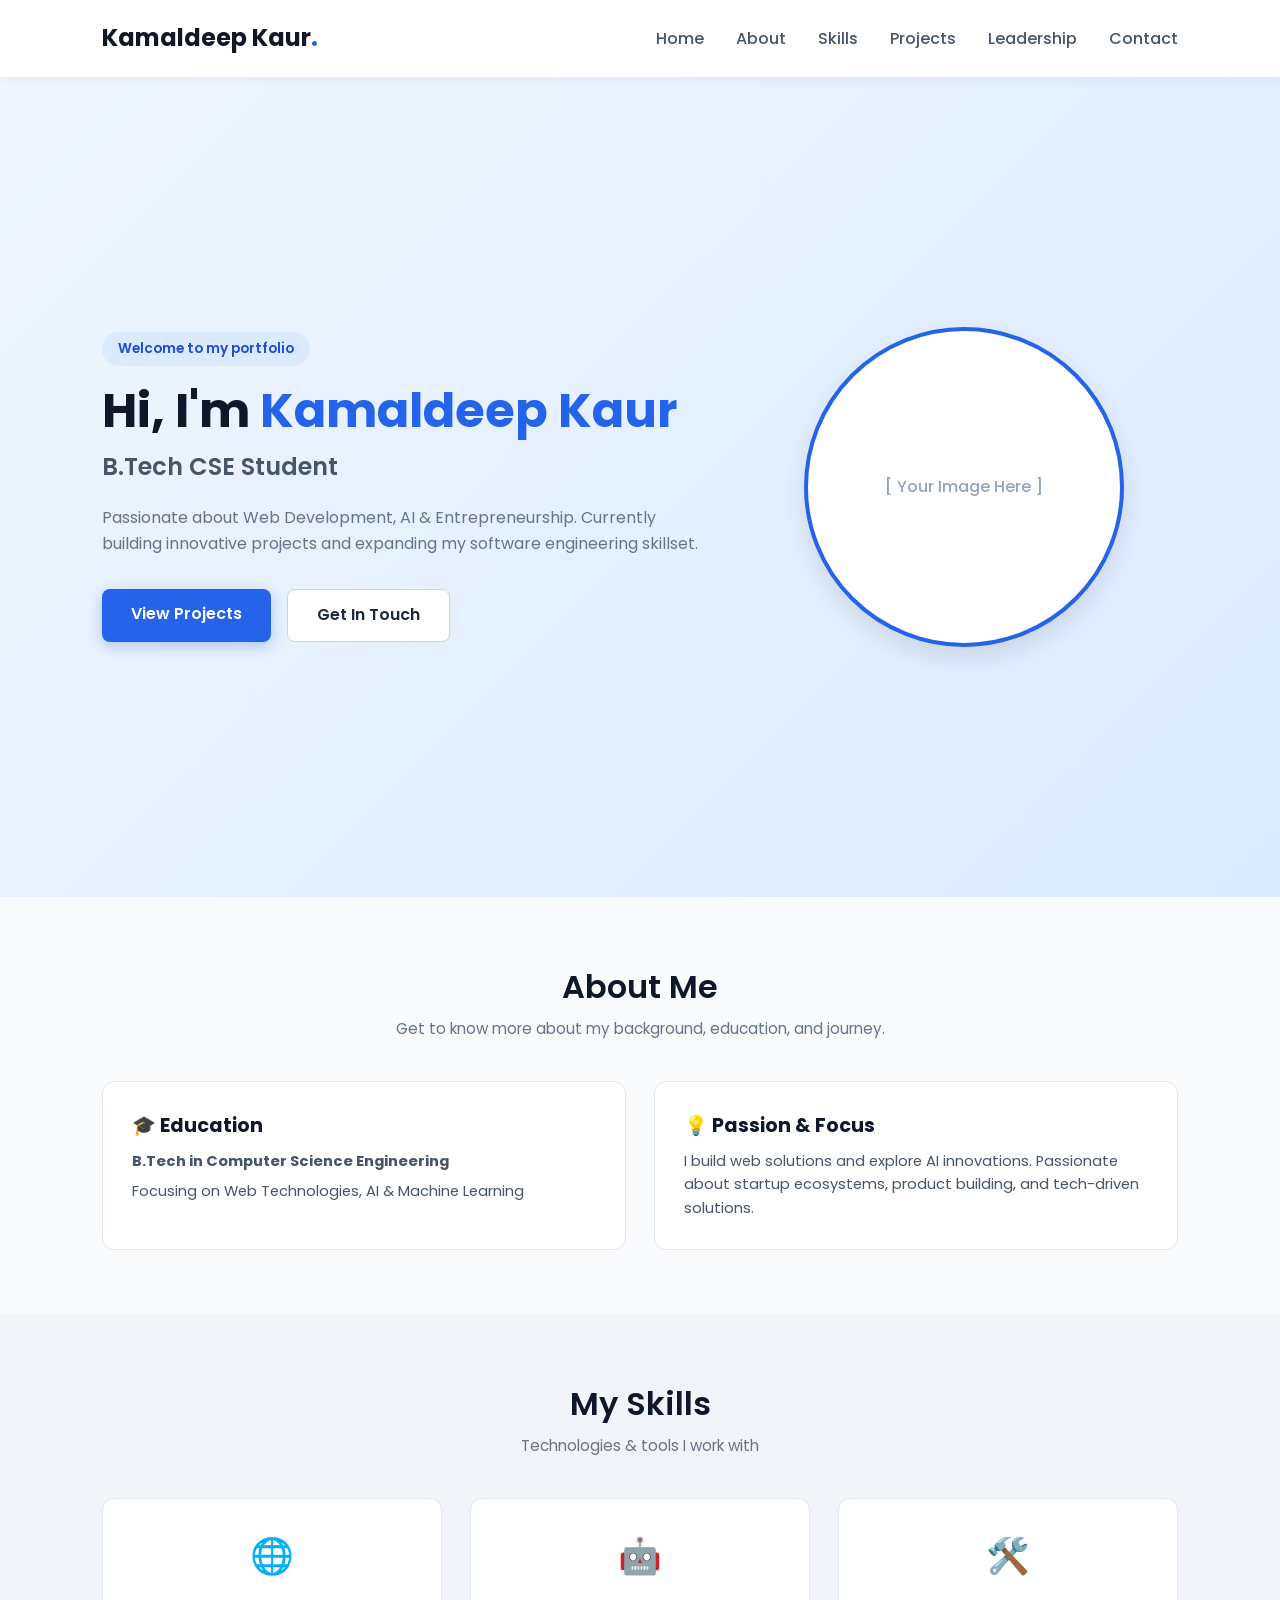
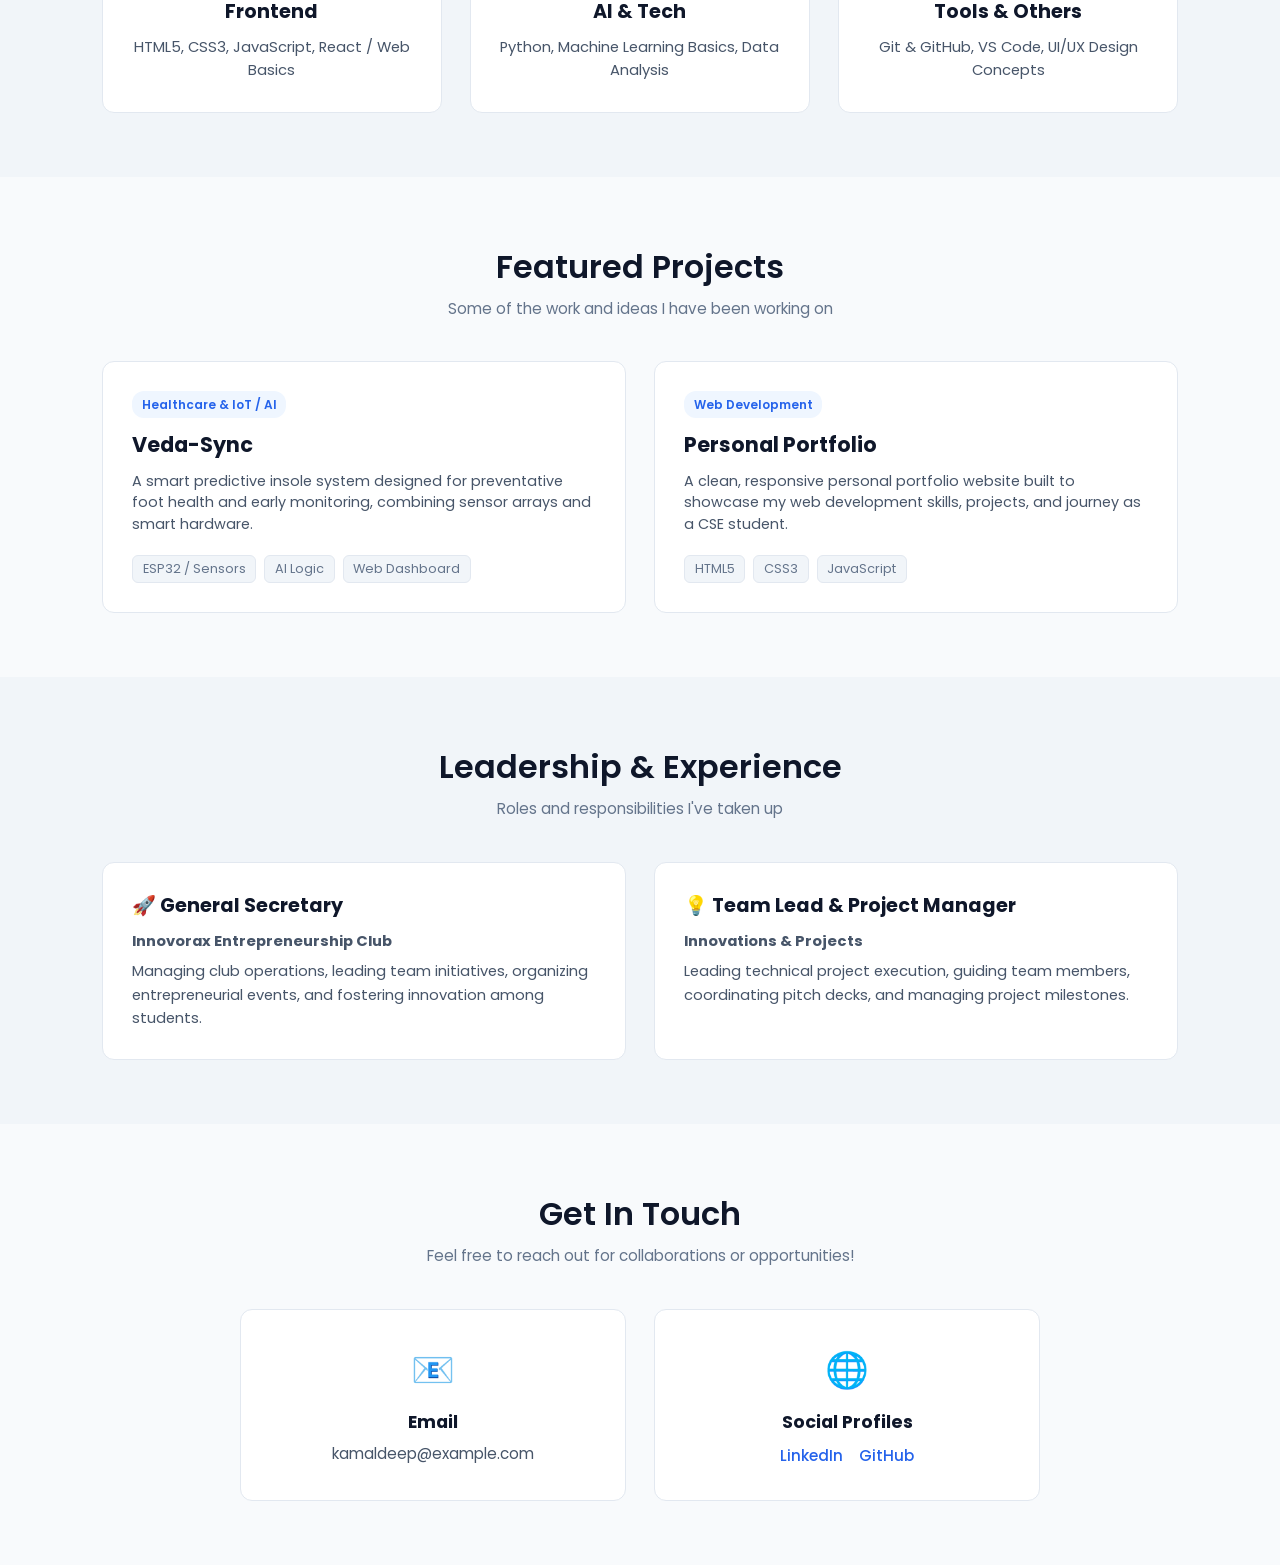
==== index.html @ aee21110 "Rename portfolio.html to index.html" ====
<!DOCTYPE html>
<html lang="en">
<head>
    <meta charset="UTF-8">
    <meta name="viewport" content="width=device-width, initial-scale=1.0">
    <title>Kamaldeep Kaur | Portfolio</title>
    <link href="https://fonts.googleapis.com/css2?family=Poppins:wght@300;400;600;700&display=swap" rel="stylesheet">
    <link rel="stylesheet" href="style.css">
</head>
<body>

    <!-- NAVBAR -->
    <nav class="navbar">
        <div class="logo">Kamaldeep Kaur<span>.</span></div>
        <ul class="nav-links">
            <li><a href="#home">Home</a></li>
            <li><a href="#about">About</a></li>
            <li><a href="#skills">Skills</a></li>
            <li><a href="#projects">Projects</a></li>
            <li><a href="#leadership">Leadership</a></li>
            <li><a href="#contact" class="contact-btn">Contact</a></li>
        </ul>
    </nav>

    <!-- HERO SECTION -->
    <section id="home" class="hero">
        <div class="hero-content">
            <span class="badge">Welcome to my portfolio</span>
            <h1>Hi, I'm <span class="highlight">Kamaldeep Kaur</span></h1>
            <h2>B.Tech CSE Student</h2>
            <p>
                Passionate about Web Development, AI & Entrepreneurship. 
                Currently building innovative projects and expanding my software engineering skillset.
            </p>
            <div class="hero-buttons">
                <a href="#projects" class="btn primary-btn">View Projects</a>
                <a href="#contact" class="btn secondary-btn">Get In Touch</a>
            </div>
        </div>
        
        <!-- Optional Image / Graphic Container -->
        <div class="hero-image">
            <div class="img-placeholder">
                <!-- Replace with <img src="your-photo.jpg" alt="Kamaldeep Kaur"> -->
                <span>[ Your Image Here ]</span>
            </div>
        </div>
    </section>

</body>
<!-- ABOUT SECTION -->
    <section id="about" class="section">
        <div class="section-title">
            <h2>About <span>Me</span></h2>
            <p>Get to know more about my background, education, and journey.</p>
        </div>

        <div class="about-container">
            <div class="about-card">
                <h3>🎓 Education</h3>
                <p><strong>B.Tech in Computer Science Engineering</strong></p>
                <p class="sub-text">Focusing on Web Technologies, AI & Machine Learning</p>
            </div>
            <div class="about-card">
                <h3>💡 Passion & Focus</h3>
                <p>I build web solutions and explore AI innovations. Passionate about startup ecosystems, product building, and tech-driven solutions.</p>
            </div>
        </div>
    </section>

    <!-- SKILLS SECTION -->
    <section id="skills" class="section bg-light">
        <div class="section-title">
            <h2>My <span>Skills</span></h2>
            <p>Technologies & tools I work with</p>
        </div>

        <div class="skills-grid">
            <div class="skill-card">
                <div class="skill-icon">🌐</div>
                <h3>Frontend</h3>
                <p>HTML5, CSS3, JavaScript, React / Web Basics</p>
            </div>
            <div class="skill-card">
                <div class="skill-icon">🤖</div>
                <h3>AI & Tech</h3>
                <p>Python, Machine Learning Basics, Data Analysis</p>
            </div>
            <div class="skill-card">
                <div class="skill-icon">🛠️</div>
                <h3>Tools & Others</h3>
                <p>Git & GitHub, VS Code, UI/UX Design Concepts</p>
            </div>
        </div>
    </section>
    <!-- PROJECTS SECTION -->
    <section id="projects" class="section">
        <div class="section-title">
            <h2>Featured <span>Projects</span></h2>
            <p>Some of the work and ideas I have been working on</p>
        </div>

        <div class="projects-grid">
            <!-- Project 1: Veda-Sync -->
            <div class="project-card">
                <div class="project-header">
                    <span class="project-tag">Healthcare & IoT / AI</span>
                    <h3>Veda-Sync</h3>
                </div>
                <p class="project-desc">
                    A smart predictive insole system designed for preventative foot health and early monitoring, combining sensor arrays and smart hardware.
                </p>
                <div class="project-tech">
                    <span>ESP32 / Sensors</span>
                    <span>AI Logic</span>
                    <span>Web Dashboard</span>
                </div>
            </div>

            <!-- Project 2: Personal Portfolio -->
            <div class="project-card">
                <div class="project-header">
                    <span class="project-tag">Web Development</span>
                    <h3>Personal Portfolio</h3>
                </div>
                <p class="project-desc">
                    A clean, responsive personal portfolio website built to showcase my web development skills, projects, and journey as a CSE student.
                </p>
                <div class="project-tech">
                    <span>HTML5</span>
                    <span>CSS3</span>
                    <span>JavaScript</span>
                </div>
            </div>
        </div>
    </section>
    <!-- LEADERSHIP SECTION -->
    <section id="leadership" class="section bg-light">
        <div class="section-title">
            <h2>Leadership & Experience</h2>
            <p>Roles and responsibilities I've taken up</p>
        </div>

        <div class="about-container">
            <div class="about-card">
                <h3>🚀 General Secretary</h3>
                <p><strong>Innovorax Entrepreneurship Club</strong></p>
                <p class="sub-text">Managing club operations, leading team initiatives, organizing entrepreneurial events, and fostering innovation among students.</p>
            </div>

            <div class="about-card">
                <h3>💡 Team Lead & Project Manager</h3>
                <p><strong>Innovations & Projects</strong></p>
                <p class="sub-text">Leading technical project execution, guiding team members, coordinating pitch decks, and managing project milestones.</p>
            </div>
        </div>
    </section>

    <!-- CONTACT SECTION -->
    <section id="contact" class="section">
        <div class="section-title">
            <h2>Get In Touch</h2>
            <p>Feel free to reach out for collaborations or opportunities!</p>
        </div>

        <div class="contact-container">
            <div class="contact-card">
                <div class="contact-icon">📧</div>
                <h3>Email</h3>
                <p>kamaldeep@example.com</p>
            </div>

            <div class="contact-card">
                <div class="contact-icon">🌐</div>
                <h3>Social Profiles</h3>
                <div class="social-links">
                    <a href="#" target="https://www.linkedin.com/in/kamaldeep-kaur-906a49372/">LinkedIn</a>
                    <a href="#" target="_blank">GitHub</a>
                </div>
            </div>
        </div>
    </section>
</html>
---- style.css ----
/* Reset & Fonts */
* {
    margin: 0;
    padding: 0;
    box-sizing: border-box;
    font-family: 'Poppins', sans-serif;
}

body {
    background-color: #f8fafc;
    color: #1e293b;
    line-height: 1.6;
}

/* Navbar */
.navbar {
    display: flex;
    justify-content: space-between;
    align-items: center;
    padding: 1.2rem 8%;
    background-color: #ffffff;
    box-shadow: 0 2px 10px rgba(0, 0, 0, 0.05);
    position: sticky;
    top: 0;
    z-index: 1000;
}

.logo {
    font-size: 1.5rem;
    font-weight: 700;
    color: #0f172a;
}

.logo span {
    color: #2563eb;
}

.nav-links {
    display: flex;
    list-style: none;
    align-items: center;
    gap: 2rem;
}

.nav-links a {
    text-decoration: none;
    color: #475569;
    font-weight: 500;
    transition: color 0.3s ease;
}

.nav-links a:hover {
    color: #2563eb;
}

/* Hero Section */
.hero {
    display: flex;
    align-items: center;
    justify-content: space-between;
    min-height: calc(100vh - 80px);
    padding: 0 8%;
    background: linear-gradient(135deg, #eff6ff 0%, #dbeafe 100%);
    gap: 3rem;
}

.hero-content {
    max-width: 600px;
}

.badge {
    display: inline-block;
    padding: 0.4rem 1rem;
    background-color: #dbeafe;
    color: #1d4ed8;
    border-radius: 20px;
    font-size: 0.85rem;
    font-weight: 600;
    margin-bottom: 1rem;
}

.hero-content h1 {
    font-size: 3rem;
    font-weight: 700;
    color: #0f172a;
    line-height: 1.2;
}

.hero-content .highlight {
    color: #2563eb;
}

.hero-content h2 {
    font-size: 1.5rem;
    color: #475569;
    margin: 0.5rem 0 1.2rem;
    font-weight: 600;
}

.hero-content p {
    font-size: 1rem;
    color: #64748b;
    margin-bottom: 2rem;
}

/* Buttons */
.hero-buttons {
    display: flex;
    gap: 1rem;
}

.btn {
    padding: 0.8rem 1.8rem;
    border-radius: 8px;
    text-decoration: none;
    font-weight: 600;
    transition: all 0.3s ease;
}

.primary-btn {
    background-color: #2563eb;
    color: #ffffff;
    box-shadow: 0 4px 14px rgba(37, 99, 235, 0.3);
}

.primary-btn:hover {
    background-color: #1d4ed8;
    transform: translateY(-2px);
}

.secondary-btn {
    background-color: #ffffff;
    color: #1e293b;
    border: 1px solid #cbd5e1;
}

.secondary-btn:hover {
    background-color: #f1f5f9;
    transform: translateY(-2px);
}

/* Hero Image Box */
.hero-image {
    flex: 1;
    display: flex;
    justify-content: center;
}

.img-placeholder {
    width: 320px;
    height: 320px;
    border-radius: 50%;
    background: #ffffff;
    display: flex;
    align-items: center;
    justify-content: center;
    border: 4px solid #2563eb;
    box-shadow: 0 10px 25px rgba(0,0,0,0.1);
    color: #94a3b8;
    font-weight: 500;
}
/* --- RESET & BASE STYLES --- */
* {
    margin: 0;
    padding: 0;
    box-sizing: border-box;
    font-family: 'Poppins', sans-serif;
}

body {
    background-color: #f8fafc;
    color: #334155;
    line-height: 1.6;
}

/* --- SECTION COMMON STYLES --- */
.section {
    padding: 4rem 8%;
}

.bg-light {
    background-color: #f1f5f9;
}

.section-title {
    text-align: center;
    margin-bottom: 2.5rem;
}

.section-title h2 {
    font-size: 2rem;
    color: #0f172a;
    font-weight: 600;
}

.section-title p {
    color: #64748b;
    font-size: 0.95rem;
    margin-top: 0.3rem;
}

/* --- ABOUT & SKILLS CARDS --- */
.about-container, .skills-grid {
    display: grid;
    grid-template-columns: repeat(auto-fit, minmax(280px, 1fr));
    gap: 1.8rem;
}

/* Card Styling */
.about-card, .skill-card {
    background: #ffffff;
    padding: 1.8rem;
    border-radius: 12px;
    border: 1px solid #e2e8f0;
    /* Smooth Transition for Gestures */
    transition: all 0.3s ease; 
    cursor: pointer;
}

.skill-card {
    text-align: center;
}

/* Interactive Hover Gestures */
.about-card:hover, .skill-card:hover {
    transform: translateY(-6px);
    border-color: #3b82f6;
    box-shadow: 0 10px 20px rgba(0, 0, 0, 0.06);
}

/* Card Content Typography */
.skill-icon {
    font-size: 2.2rem;
    margin-bottom: 0.8rem;
    display: inline-block;
    transition: transform 0.3s ease;
}

.skill-card:hover .skill-icon {
    transform: scale(1.15); /* Subtle pop effect on hover */
}

.about-card h3, .skill-card h3 {
    color: #0f172a;
    font-size: 1.2rem;
    margin-bottom: 0.5rem;
}

.about-card p, .skill-card p {
    color: #475569;
    font-size: 0.92rem;
}

.sub-text {
    color: #64748b;
    font-size: 0.88rem;
    margin-top: 0.4rem;
}
/* --- PROJECTS SECTION --- */
.projects-grid {
    display: grid;
    grid-template-columns: repeat(auto-fit, minmax(300px, 1fr));
    gap: 1.8rem;
}

.project-card {
    background: #ffffff;
    padding: 1.8rem;
    border-radius: 12px;
    border: 1px solid #e2e8f0;
    transition: all 0.3s ease;
    display: flex;
    flex-direction: column;
    justify-content: space-between;
    cursor: pointer;
}

/* Hover Gesture */
.project-card:hover {
    transform: translateY(-6px);
    border-color: #2563eb;
    box-shadow: 0 10px 20px rgba(0, 0, 0, 0.06);
}

.project-tag {
    font-size: 0.75rem;
    font-weight: 600;
    color: #2563eb;
    background-color: #eff6ff;
    padding: 0.25rem 0.6rem;
    border-radius: 12px;
    display: inline-block;
    margin-bottom: 0.6rem;
}

.project-card h3 {
    font-size: 1.3rem;
    color: #0f172a;
    margin-bottom: 0.6rem;
}

.project-desc {
    color: #475569;
    font-size: 0.9rem;
    line-height: 1.5;
    margin-bottom: 1.2rem;
}

.project-tech {
    display: flex;
    flex-wrap: wrap;
    gap: 0.5rem;
}

.project-tech span {
    font-size: 0.8rem;
    background: #f1f5f9;
    color: #64748b;
    padding: 0.2rem 0.6rem;
    border-radius: 6px;
    border: 1px solid #e2e8f0;
}
/* --- CONTACT SECTION --- */
.contact-container {
    display: grid;
    grid-template-columns: repeat(auto-fit, minmax(260px, 1fr));
    gap: 1.8rem;
    max-width: 800px;
    margin: 0 auto;
}

.contact-card {
    background: #ffffff;
    padding: 2rem;
    border-radius: 12px;
    border: 1px solid #e2e8f0;
    text-align: center;
    transition: all 0.3s ease;
}

.contact-card:hover {
    transform: translateY(-5px);
    border-color: #2563eb;
    box-shadow: 0 10px 20px rgba(0, 0, 0, 0.05);
}

.contact-icon {
    font-size: 2.2rem;
    margin-bottom: 0.6rem;
}

.contact-card h3 {
    color: #0f172a;
    font-size: 1.1rem;
    margin-bottom: 0.4rem;
}

.contact-card p {
    color: #475569;
    font-size: 0.95rem;
}

.social-links {
    display: flex;
    justify-content: center;
    gap: 1rem;
    margin-top: 0.5rem;
}

.social-links a {
    color: #2563eb;
    text-decoration: none;
    font-weight: 500;
    font-size: 0.95rem;
}

.social-links a:hover {
    text-decoration: underline;
}
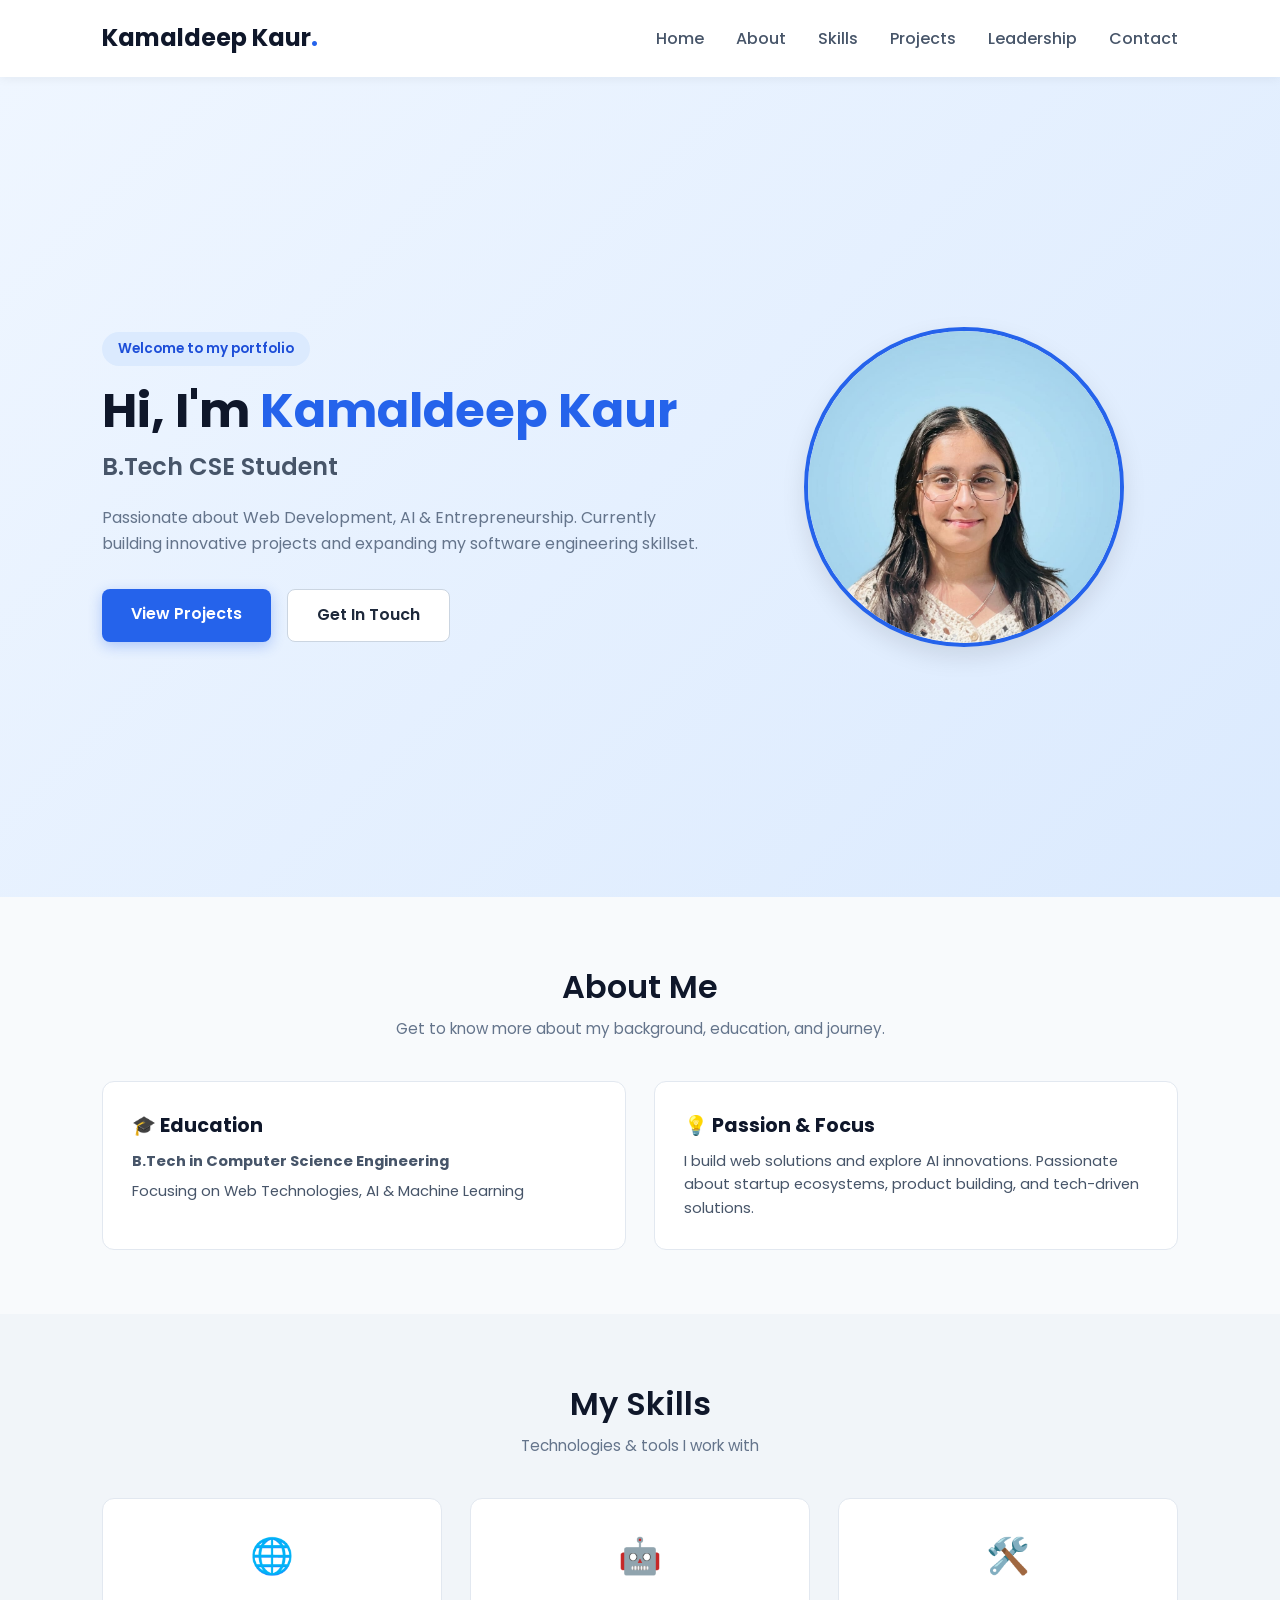
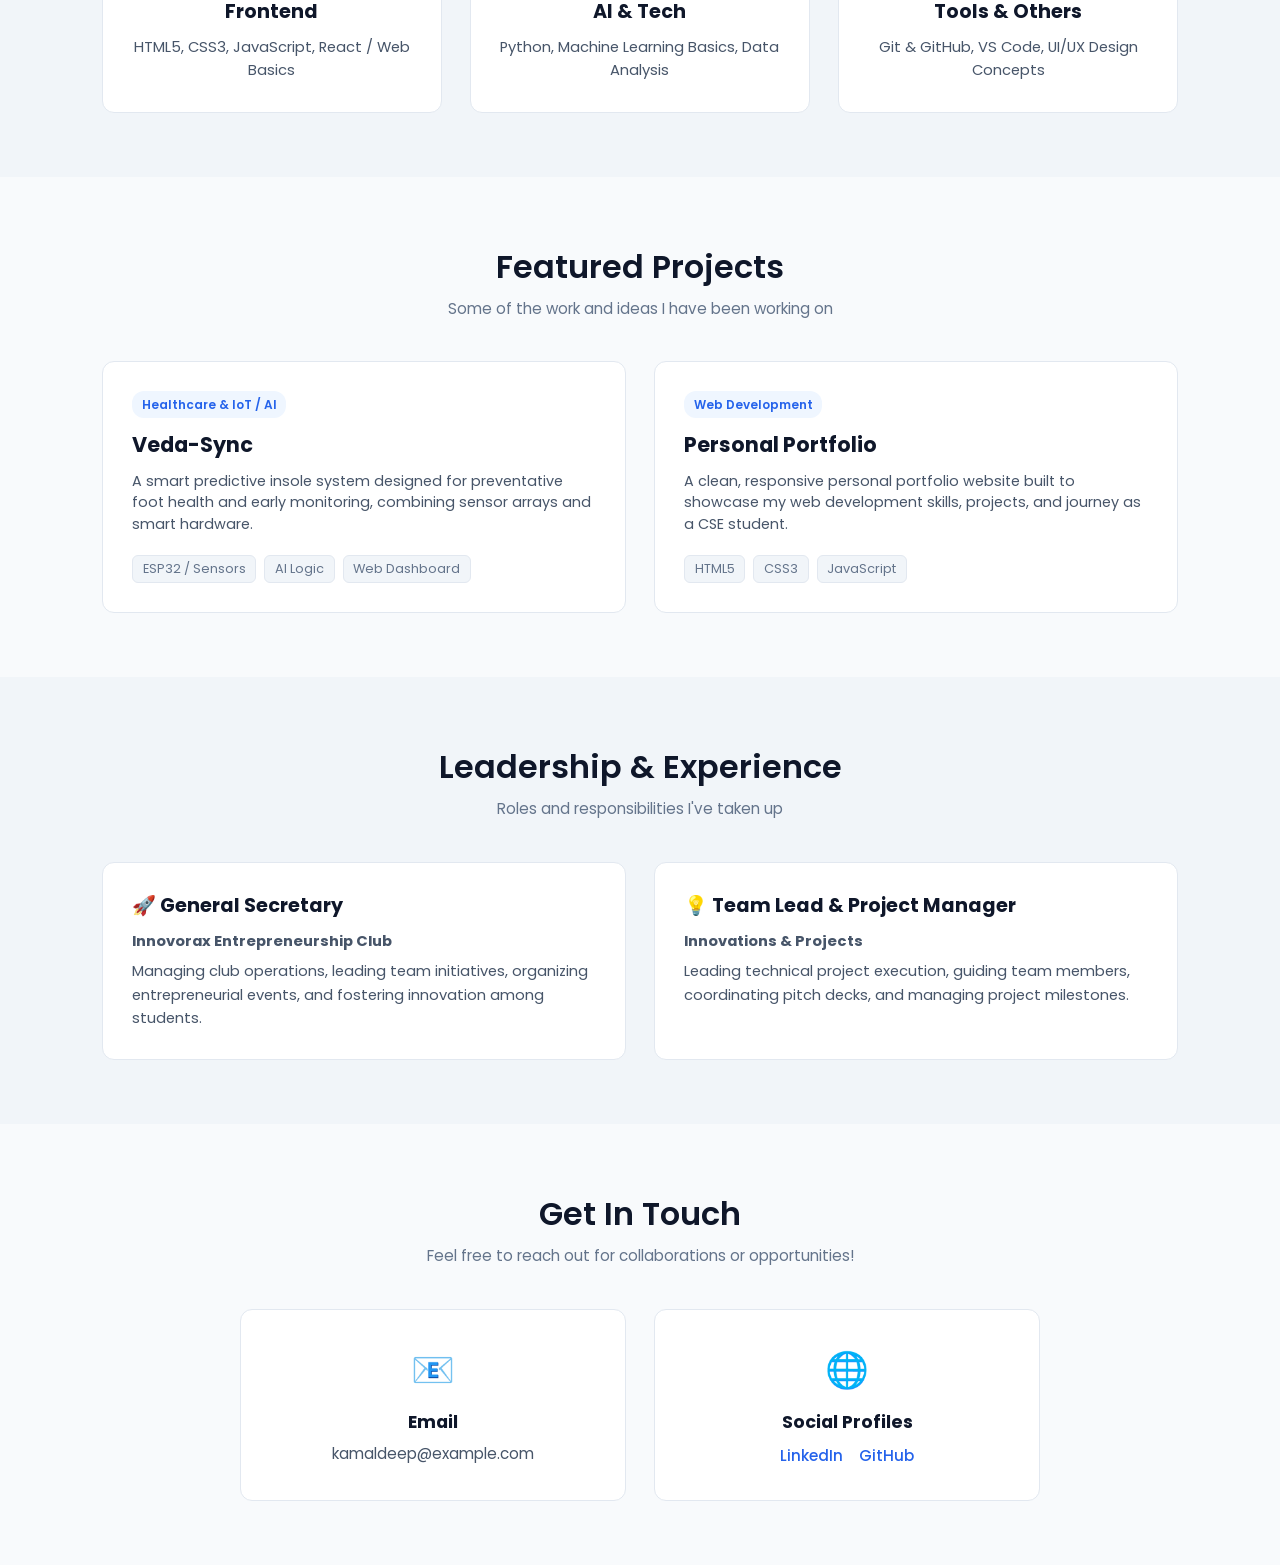
==== commit 5513ec66: "Add files via upload" ====
--- a/index.html
+++ b/index.html
@@ -42,7 +42,7 @@
         <div class="hero-image">
             <div class="img-placeholder">
                 <!-- Replace with <img src="your-photo.jpg" alt="Kamaldeep Kaur"> -->
-                <span>[ Your Image Here ]</span>
+                <img src= "my-photo.jpeg" alt="Kamaldeep Kaur" class="hero-profile-img">
             </div>
         </div>
     </section>
@@ -180,4 +180,4 @@
             </div>
         </div>
     </section>
-</html>
+</html>
--- a/style.css
+++ b/style.css
@@ -376,4 +376,16 @@
 
 .social-links a:hover {
     text-decoration: underline;
+}
+.img-placeholder {
+    background: transparent; /* Extra white box hatane ke liye */
+    overflow: hidden;
+}
+
+.hero-profile-img {
+    width: 100%;
+    height: 100%;
+    object-fit: cover;
+    border-radius: 50%;
+    display: block;
 }
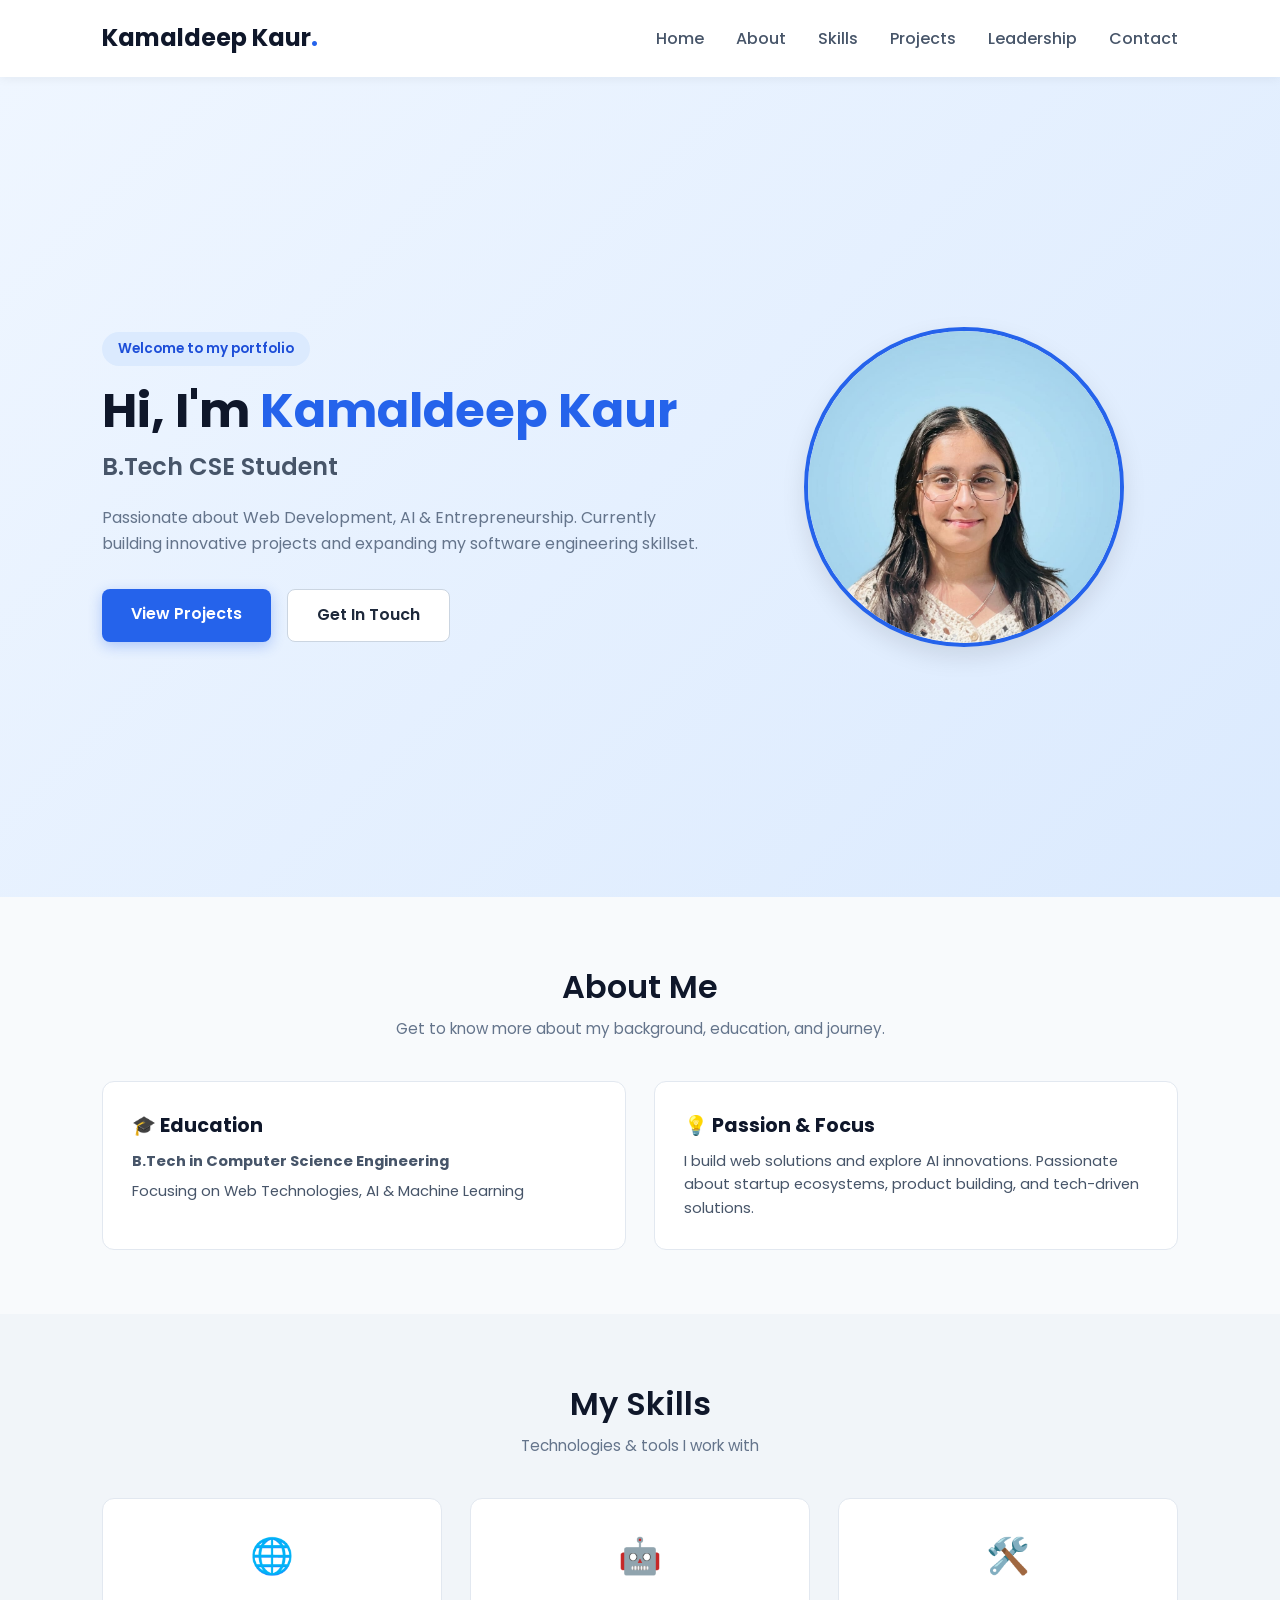
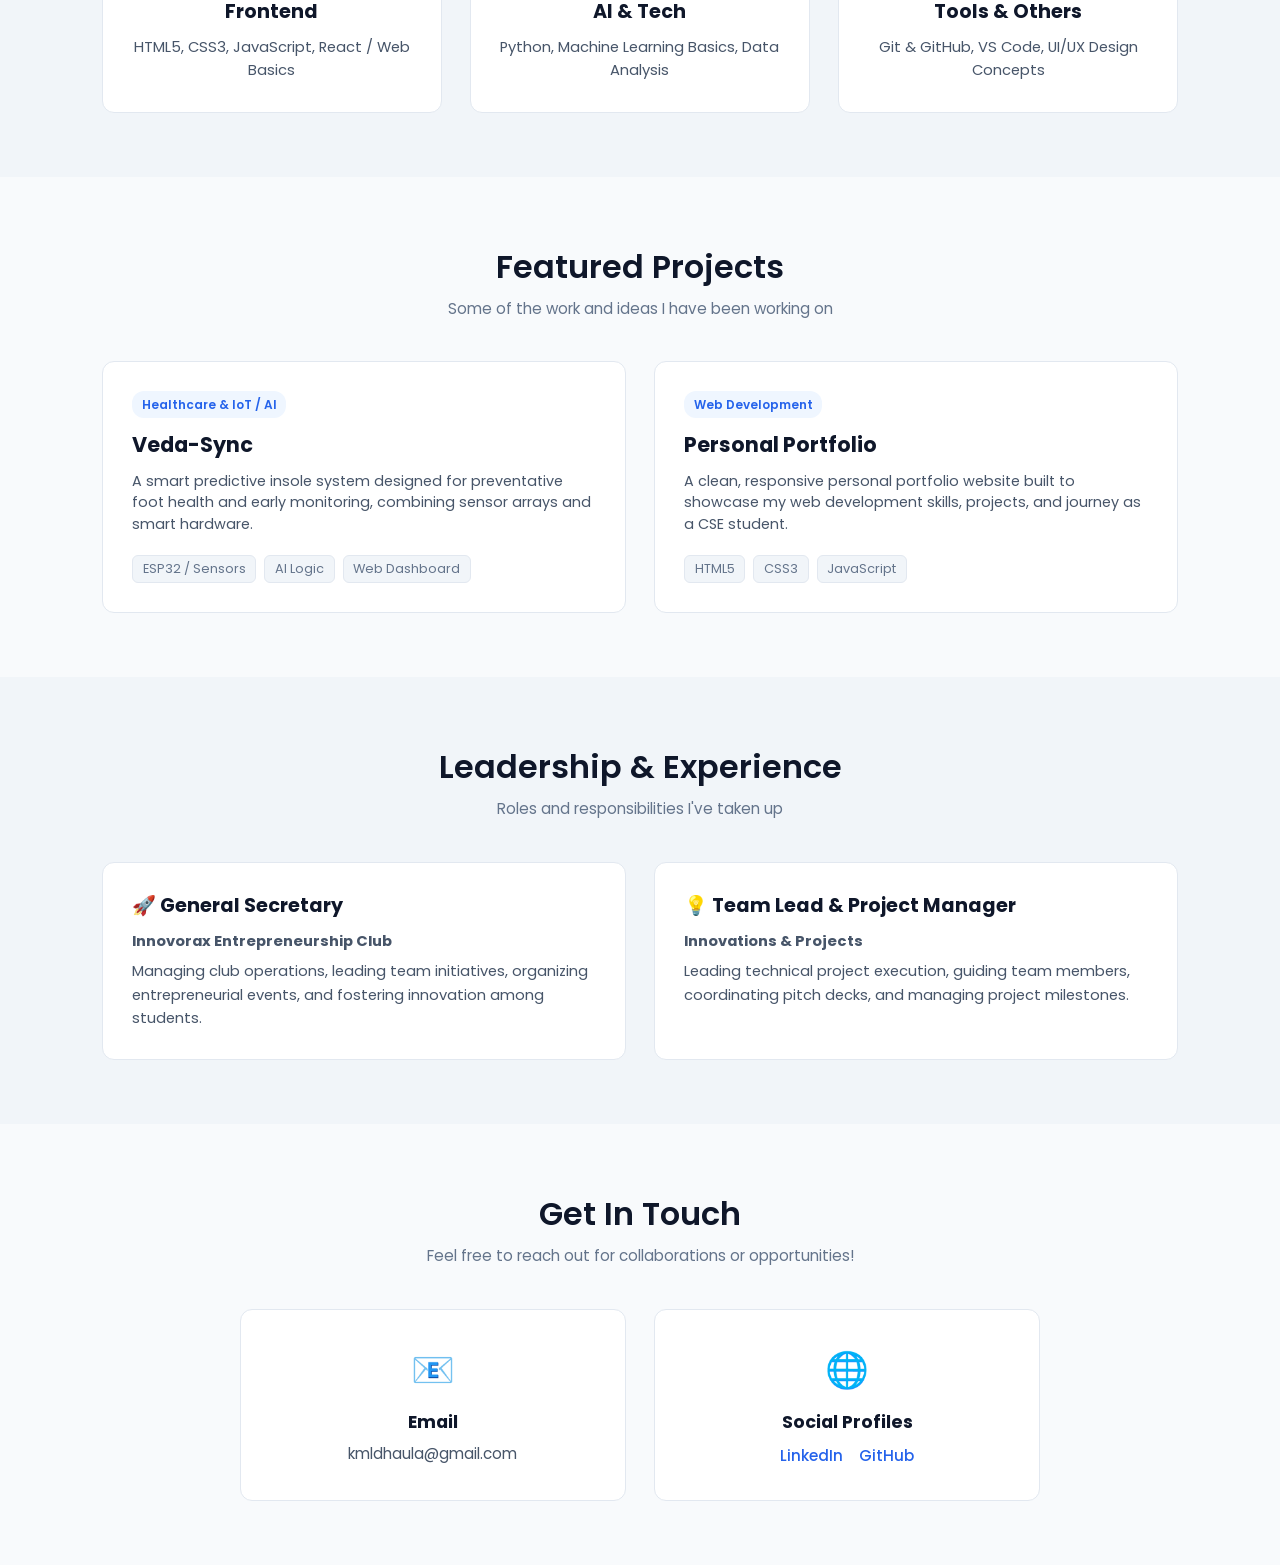
==== commit cb045607: "Add files via upload" ====
--- a/index.html
+++ b/index.html
@@ -167,15 +167,20 @@
             <div class="contact-card">
                 <div class="contact-icon">📧</div>
                 <h3>Email</h3>
-                <p>kamaldeep@example.com</p>
+                <p>kmldhaula@gmail.com</p>
             </div>
 
             <div class="contact-card">
                 <div class="contact-icon">🌐</div>
                 <h3>Social Profiles</h3>
                 <div class="social-links">
-                    <a href="#" target="https://www.linkedin.com/in/kamaldeep-kaur-906a49372/">LinkedIn</a>
-                    <a href="#" target="_blank">GitHub</a>
+                    <a href="https://www.linkedin.com/in/kamaldeep-kaur-906a49372/" target="_blank">
+                           LinkedIn
+                         </a>
+                    <a href="https://github.com/kmldhaula-png" target="_blank">
+    GitHub
+</a>
+</a>
                 </div>
             </div>
         </div>
